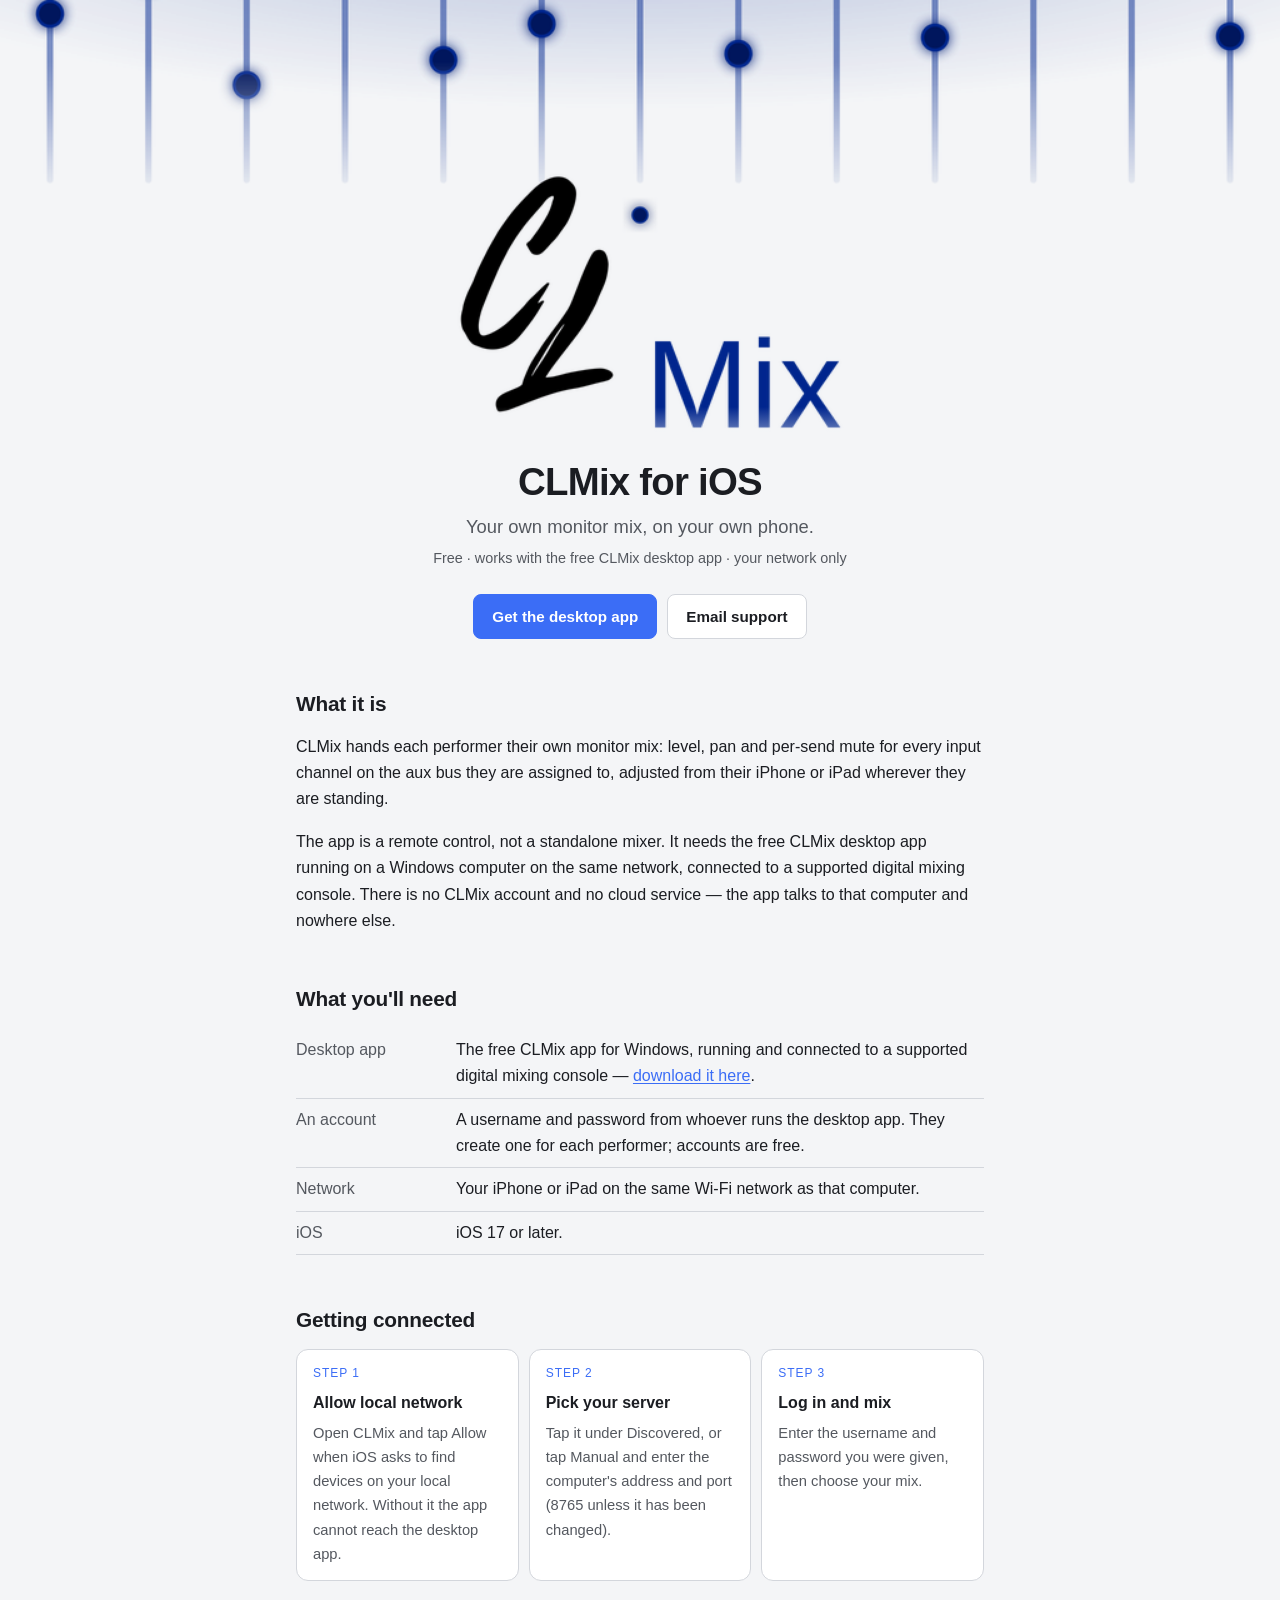
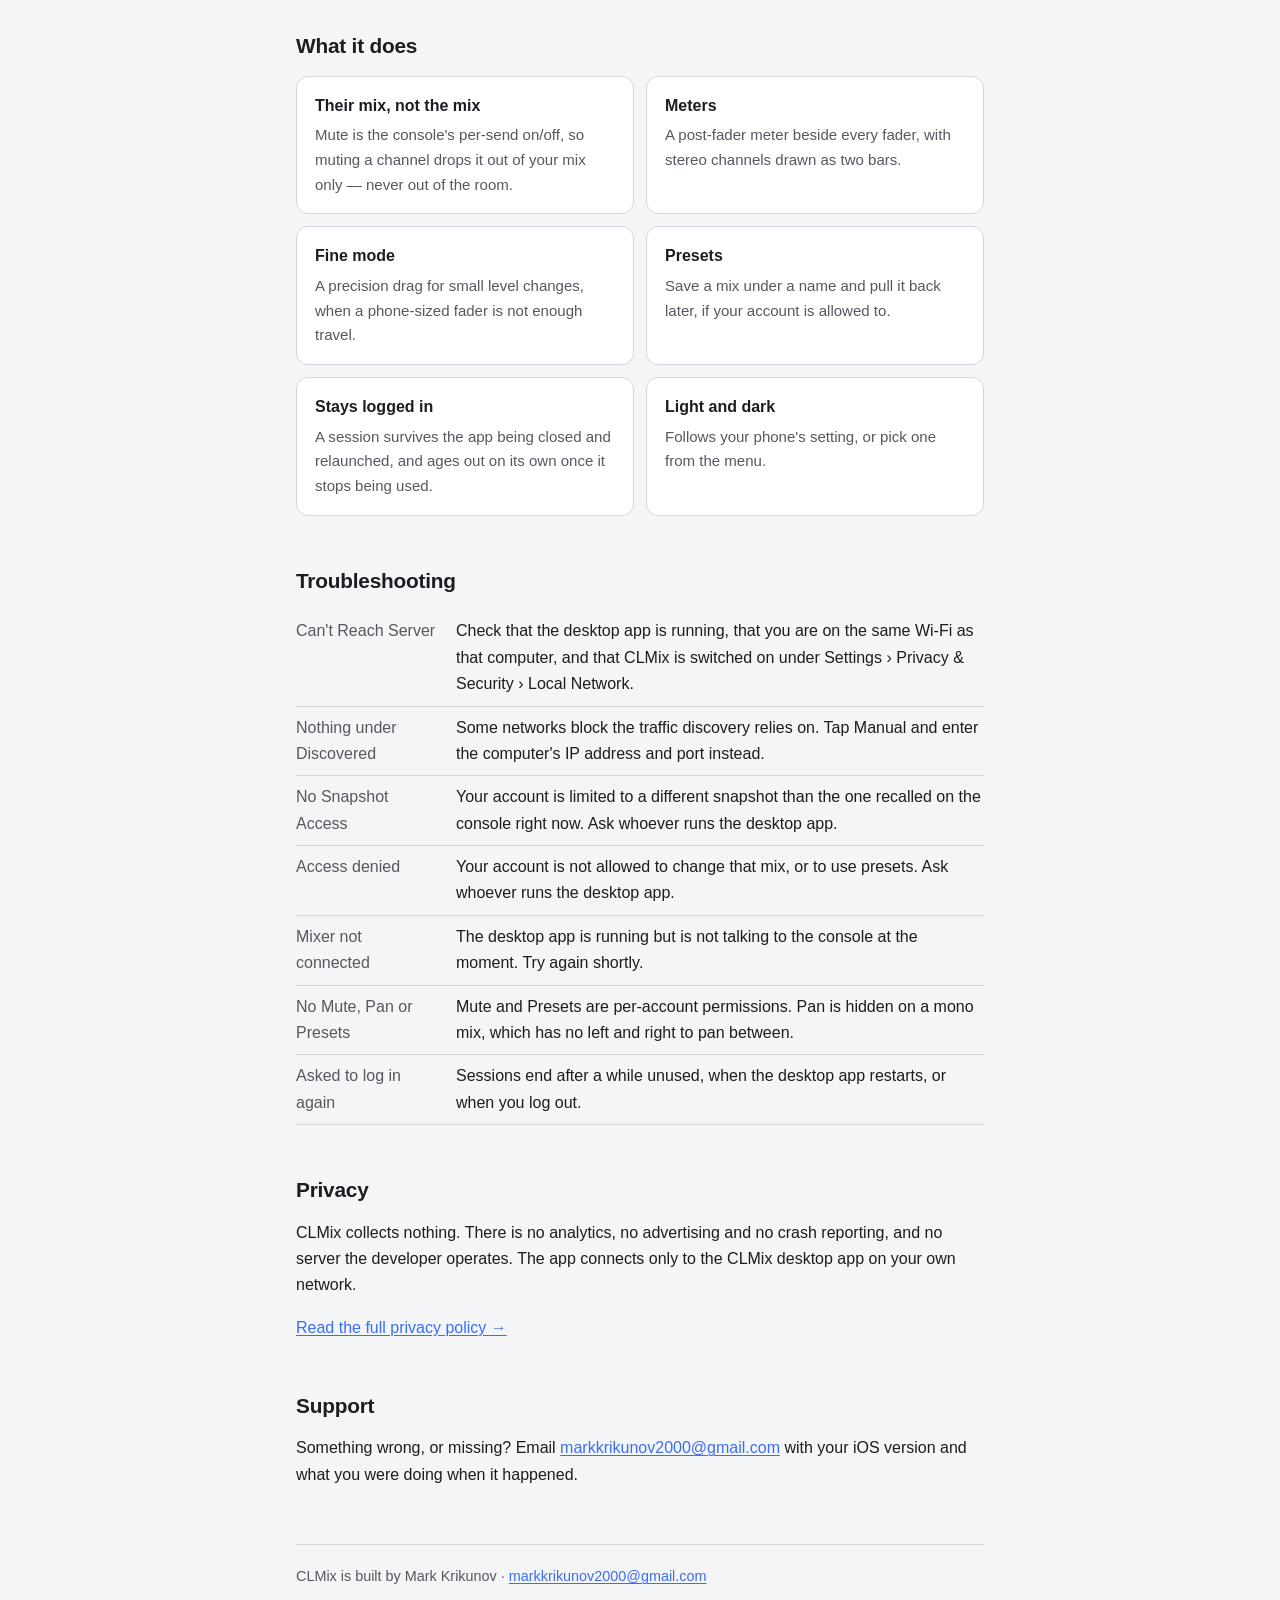
==== docs/ios.html @ 7cdb8e8d "-removed digico refrence for iOS" ====
<!DOCTYPE html>
<!--
  Support page for the iOS app, served by GitHub Pages at
  https://19krikma.github.io/CLMix/ios.html and used as the app's Support
  URL and Marketing URL in App Store Connect (see ios/APP_STORE_LISTING.md).

  Deliberately a separate page from index.html rather than a section of it:
  Apple Guideline 5.2.1 rejected the app for naming the console's maker and
  model, and index.html has to name them, since it is the desktop app's page
  too. So this page never names the console's brand or model, and never
  links to index.html - keep both true when editing it. "A supported digital
  mixing console" is the wording to use.

  Shares style.css with the rest of the site; same no-build, no-CDN rules as
  index.html.
-->
<html lang="en">
<head>
<meta charset="utf-8">
<meta name="viewport" content="width=device-width, initial-scale=1">
<title>CLMix for iOS — Support</title>
<meta name="description" content="CLMix gives every performer their own monitor mix on their own iPhone, through the free CLMix desktop app on your own local network.">
<link rel="icon" href="assets/clmix-logo.png">
<link rel="apple-touch-icon" href="assets/clmix-logo.png">
<link rel="stylesheet" href="style.css">
</head>
<body>

<div class="banner-wrap">
  <picture>
    <source srcset="assets/clmix-feature-graphic-light.png" media="(prefers-color-scheme: light)">
    <img class="banner" src="assets/clmix-feature-graphic.png" alt="CLMix" width="1024" height="500">
  </picture>
</div>

<main>

  <header class="intro">
    <h1>CLMix for iOS</h1>
    <p class="tagline">Your own monitor mix, on your own phone.</p>
    <p class="version">Free · works with the free CLMix desktop app · your network only</p>

    <div class="actions">
      <a class="button primary" href="https://github.com/19krikma/CLMix/releases/latest">Get the desktop app</a>
      <a class="button" href="mailto:markkrikunov2000@gmail.com">Email support</a>
    </div>
  </header>

  <h2>What it is</h2>

  <p>
    CLMix hands each performer their own monitor mix: level, pan and per-send
    mute for every input channel on the aux bus they are assigned to, adjusted
    from their iPhone or iPad wherever they are standing.
  </p>

  <p>
    The app is a remote control, not a standalone mixer. It needs the free
    CLMix desktop app running on a Windows computer on the same network,
    connected to a supported digital mixing console. There is no CLMix account
    and no cloud service — the app talks to that computer and nowhere else.
  </p>

  <h2>What you'll need</h2>

  <dl class="facts">
    <div>
      <dt>Desktop app</dt>
      <dd>
        The free CLMix app for Windows, running and connected to a supported
        digital mixing console —
        <a href="https://github.com/19krikma/CLMix/releases/latest">download it here</a>.
      </dd>
    </div>
    <div>
      <dt>An account</dt>
      <dd>
        A username and password from whoever runs the desktop app. They create
        one for each performer; accounts are free.
      </dd>
    </div>
    <div>
      <dt>Network</dt>
      <dd>Your iPhone or iPad on the same Wi-Fi network as that computer.</dd>
    </div>
    <div>
      <dt>iOS</dt>
      <dd>iOS 17 or later.</dd>
    </div>
  </dl>

  <h2>Getting connected</h2>

  <ul class="chain">
    <li>
      <span class="step">Step 1</span>
      <h3>Allow local network</h3>
      <p>Open CLMix and tap Allow when iOS asks to find devices on your local
         network. Without it the app cannot reach the desktop app.</p>
    </li>
    <li>
      <span class="step">Step 2</span>
      <h3>Pick your server</h3>
      <p>Tap it under Discovered, or tap Manual and enter the computer's
         address and port (8765 unless it has been changed).</p>
    </li>
    <li>
      <span class="step">Step 3</span>
      <h3>Log in and mix</h3>
      <p>Enter the username and password you were given, then choose your
         mix.</p>
    </li>
  </ul>

  <h2>What it does</h2>

  <ul class="cards">
    <li>
      <h3>Their mix, not the mix</h3>
      <p>Mute is the console's per-send on/off, so muting a channel drops it
         out of your mix only — never out of the room.</p>
    </li>
    <li>
      <h3>Meters</h3>
      <p>A post-fader meter beside every fader, with stereo channels drawn as
         two bars.</p>
    </li>
    <li>
      <h3>Fine mode</h3>
      <p>A precision drag for small level changes, when a phone-sized fader is
         not enough travel.</p>
    </li>
    <li>
      <h3>Presets</h3>
      <p>Save a mix under a name and pull it back later, if your account is
         allowed to.</p>
    </li>
    <li>
      <h3>Stays logged in</h3>
      <p>A session survives the app being closed and relaunched, and ages out
         on its own once it stops being used.</p>
    </li>
    <li>
      <h3>Light and dark</h3>
      <p>Follows your phone's setting, or pick one from the menu.</p>
    </li>
  </ul>

  <h2>Troubleshooting</h2>

  <dl class="facts">
    <div>
      <dt>Can't Reach Server</dt>
      <dd>
        Check that the desktop app is running, that you are on the same Wi-Fi
        as that computer, and that CLMix is switched on under
        Settings&nbsp;&rsaquo; Privacy &amp; Security&nbsp;&rsaquo; Local Network.
      </dd>
    </div>
    <div>
      <dt>Nothing under Discovered</dt>
      <dd>
        Some networks block the traffic discovery relies on. Tap Manual and
        enter the computer's IP address and port instead.
      </dd>
    </div>
    <div>
      <dt>No Snapshot Access</dt>
      <dd>
        Your account is limited to a different snapshot than the one recalled
        on the console right now. Ask whoever runs the desktop app.
      </dd>
    </div>
    <div>
      <dt>Access denied</dt>
      <dd>
        Your account is not allowed to change that mix, or to use presets. Ask
        whoever runs the desktop app.
      </dd>
    </div>
    <div>
      <dt>Mixer not connected</dt>
      <dd>
        The desktop app is running but is not talking to the console at the
        moment. Try again shortly.
      </dd>
    </div>
    <div>
      <dt>No Mute, Pan or Presets</dt>
      <dd>
        Mute and Presets are per-account permissions. Pan is hidden on a mono
        mix, which has no left and right to pan between.
      </dd>
    </div>
    <div>
      <dt>Asked to log in again</dt>
      <dd>
        Sessions end after a while unused, when the desktop app restarts, or
        when you log out.
      </dd>
    </div>
  </dl>

  <h2>Privacy</h2>

  <p>
    CLMix collects nothing. There is no analytics, no advertising and no crash
    reporting, and no server the developer operates. The app connects only to
    the CLMix desktop app on your own network.
  </p>

  <p><a href="privacy.html">Read the full privacy policy →</a></p>

  <h2>Support</h2>

  <p>
    Something wrong, or missing? Email
    <a href="mailto:markkrikunov2000@gmail.com">markkrikunov2000@gmail.com</a>
    with your iOS version and what you were doing when it happened.
  </p>

  <footer>
    <p>CLMix is built by Mark Krikunov · <a href="mailto:markkrikunov2000@gmail.com">markkrikunov2000@gmail.com</a></p>
  </footer>

</main>

</body>
</html>
---- docs/style.css ----
/* Shared styling for the GitHub Pages site (index.html + privacy.html).
 *
 * The palette is the phone apps' own - android/app/src/main/res/values/
 * colors.xml by day, values-night/colors.xml by night - so the page, the
 * Android client and the iOS client all read as one product. Dark is the
 * default because the feature graphic is, and because that's the theme a
 * front-of-house desk is actually looked at in.
 *
 * No webfonts and no CDN: the whole page has to render from the repo
 * alone, whether it is served by GitHub Pages or opened as a local file. */

:root {
  color-scheme: dark light;

  --bg: #121317;
  --surface: #1b1d22;
  --surface-variant: #25272e;
  --text: #ecedf0;
  --muted: #a9acb4;
  --accent: #6c93ff;
  --accent-strong: #8aa9ff;
  --outline: #2f323a;

  --measure: 46rem;
  --radius: 12px;
}

@media (prefers-color-scheme: light) {
  :root {
    --bg: #f4f5f7;
    --surface: #ffffff;
    --surface-variant: #e7e9ee;
    --text: #1b1d22;
    --muted: #54585f;
    --accent: #3b6df6;
    --accent-strong: #2b56cc;
    --outline: #d3d6dc;
  }
}

* { box-sizing: border-box; }

html { -webkit-text-size-adjust: 100%; }

body {
  margin: 0;
  background: var(--bg);
  color: var(--text);
  font: 16px/1.65 -apple-system, BlinkMacSystemFont, "Segoe UI", Roboto,
        "Helvetica Neue", Arial, sans-serif;
}

/* --- banner ------------------------------------------------------------ */

/* Full-bleed at its own aspect ratio, dissolving into the page background
 * below the wordmark - the same treatment the Android connect screen gives
 * it (FadingBannerView) and the desktop About window crops for. */
.banner {
  position: relative;
  display: block;
  width: 100%;
  /* Explicit, not inherited: the img's width/height attributes (there so
     the page reserves the right space before the file loads) come through
     as presentation hints, and without this the 500px one survives
     width:100% and stretches the artwork on a narrow screen. */
  height: auto;
  max-height: 52vh;
  object-fit: cover;
  /* Weighted low so that when a short viewport forces a crop it takes the
     bite out of the faders at the top, never off the wordmark. */
  object-position: center 70%;
}

.banner-wrap {
  position: relative;
  background: #000;
}

@media (prefers-color-scheme: light) {
  .banner-wrap { background: #f4f5f7; }
}

.banner-wrap::after {
  content: "";
  position: absolute;
  inset: auto 0 0 0;
  /* Only as tall as the artwork's own flat lower edge (its bottom ~14%,
     the same tail the Android banner and the desktop About window crop
     off) - any taller and the fade starts eating the wordmark. */
  height: 13%;
  background: linear-gradient(to bottom, transparent, var(--bg));
  pointer-events: none;
}

/* --- layout ------------------------------------------------------------ */

main {
  max-width: var(--measure);
  margin: 0 auto;
  padding: 0 24px 72px;
}

header.intro {
  margin-top: -8px;
  text-align: center;
}

h1 {
  font-size: 2.4rem;
  line-height: 1.15;
  margin: 0 0 8px;
  letter-spacing: -0.02em;
}

.tagline {
  font-size: 1.15rem;
  color: var(--muted);
  margin: 0 0 4px;
}

.version {
  font-size: 0.9rem;
  color: var(--muted);
  margin: 0;
}

h2 {
  font-size: 1.3rem;
  margin: 48px 0 12px;
  letter-spacing: -0.01em;
}

h3 {
  font-size: 1rem;
  margin: 0 0 4px;
}

p { margin: 0 0 16px; }

a { color: var(--accent); text-decoration-thickness: 1px; text-underline-offset: 2px; }
a:hover { color: var(--accent-strong); }

hr {
  border: 0;
  border-top: 1px solid var(--outline);
  margin: 40px 0;
}

/* --- buttons ----------------------------------------------------------- */

.actions {
  display: flex;
  flex-wrap: wrap;
  gap: 10px;
  justify-content: center;
  margin: 24px 0 8px;
}

.button {
  display: inline-block;
  padding: 9px 18px;
  border-radius: 8px;
  border: 1px solid var(--outline);
  background: var(--surface);
  color: var(--text);
  font-weight: 600;
  font-size: 0.95rem;
  text-decoration: none;
}

.button:hover { border-color: var(--accent); color: var(--text); }

.button.primary {
  background: var(--accent);
  border-color: var(--accent);
  color: #0b1530;
}

.button.primary:hover { background: var(--accent-strong); border-color: var(--accent-strong); color: #0b1530; }

@media (prefers-color-scheme: light) {
  .button.primary, .button.primary:hover { color: #ffffff; }
}

/* --- cards ------------------------------------------------------------- */

.cards {
  display: grid;
  grid-template-columns: repeat(auto-fit, minmax(15rem, 1fr));
  gap: 12px;
  margin: 0;
  padding: 0;
  list-style: none;
}

.cards li {
  background: var(--surface);
  border: 1px solid var(--outline);
  border-radius: var(--radius);
  padding: 16px 18px;
}

.cards p { margin: 0; color: var(--muted); font-size: 0.94rem; }

/* --- signal chain ------------------------------------------------------ */

/* Console -> desktop -> phones, in the order the audio control actually
 * travels. Wraps to a column on a narrow screen, arrows and all. */
.chain {
  display: flex;
  flex-wrap: wrap;
  align-items: stretch;
  gap: 10px;
  margin: 0 0 16px;
  padding: 0;
  list-style: none;
}

.chain li {
  flex: 1 1 12rem;
  background: var(--surface);
  border: 1px solid var(--outline);
  border-radius: var(--radius);
  padding: 14px 16px;
}

.chain .step {
  display: block;
  font-size: 0.75rem;
  letter-spacing: 0.08em;
  text-transform: uppercase;
  color: var(--accent);
  margin-bottom: 6px;
}

.chain p { margin: 0; color: var(--muted); font-size: 0.92rem; }

/* --- misc -------------------------------------------------------------- */

dl.facts { margin: 0; }

dl.facts div {
  display: flex;
  flex-wrap: wrap;
  gap: 4px 16px;
  padding: 8px 0;
  border-bottom: 1px solid var(--outline);
}

dl.facts dt { flex: 0 0 9rem; color: var(--muted); margin: 0; }
dl.facts dd { flex: 1 1 16rem; margin: 0; }

.note {
  background: var(--surface-variant);
  border-radius: var(--radius);
  padding: 14px 18px;
  color: var(--muted);
  font-size: 0.94rem;
}

.note p:last-child { margin-bottom: 0; }

footer {
  border-top: 1px solid var(--outline);
  margin-top: 56px;
  padding-top: 20px;
  color: var(--muted);
  font-size: 0.9rem;
}

footer p { margin: 0 0 6px; }

/* --- prose (privacy.html) ---------------------------------------------- */

.prose h2 { margin-top: 36px; }
.prose h3 { margin: 24px 0 4px; font-size: 1.02rem; }
.prose ul { padding-left: 22px; }
.prose li { margin-bottom: 6px; }
.prose strong { color: var(--text); }

.back {
  display: inline-block;
  margin: 24px 0 0;
  font-size: 0.95rem;
}

code {
  font-family: ui-monospace, SFMono-Regular, "SF Mono", Menlo, Consolas, monospace;
  font-size: 0.9em;
  background: var(--surface-variant);
  padding: 1px 5px;
  border-radius: 5px;
}
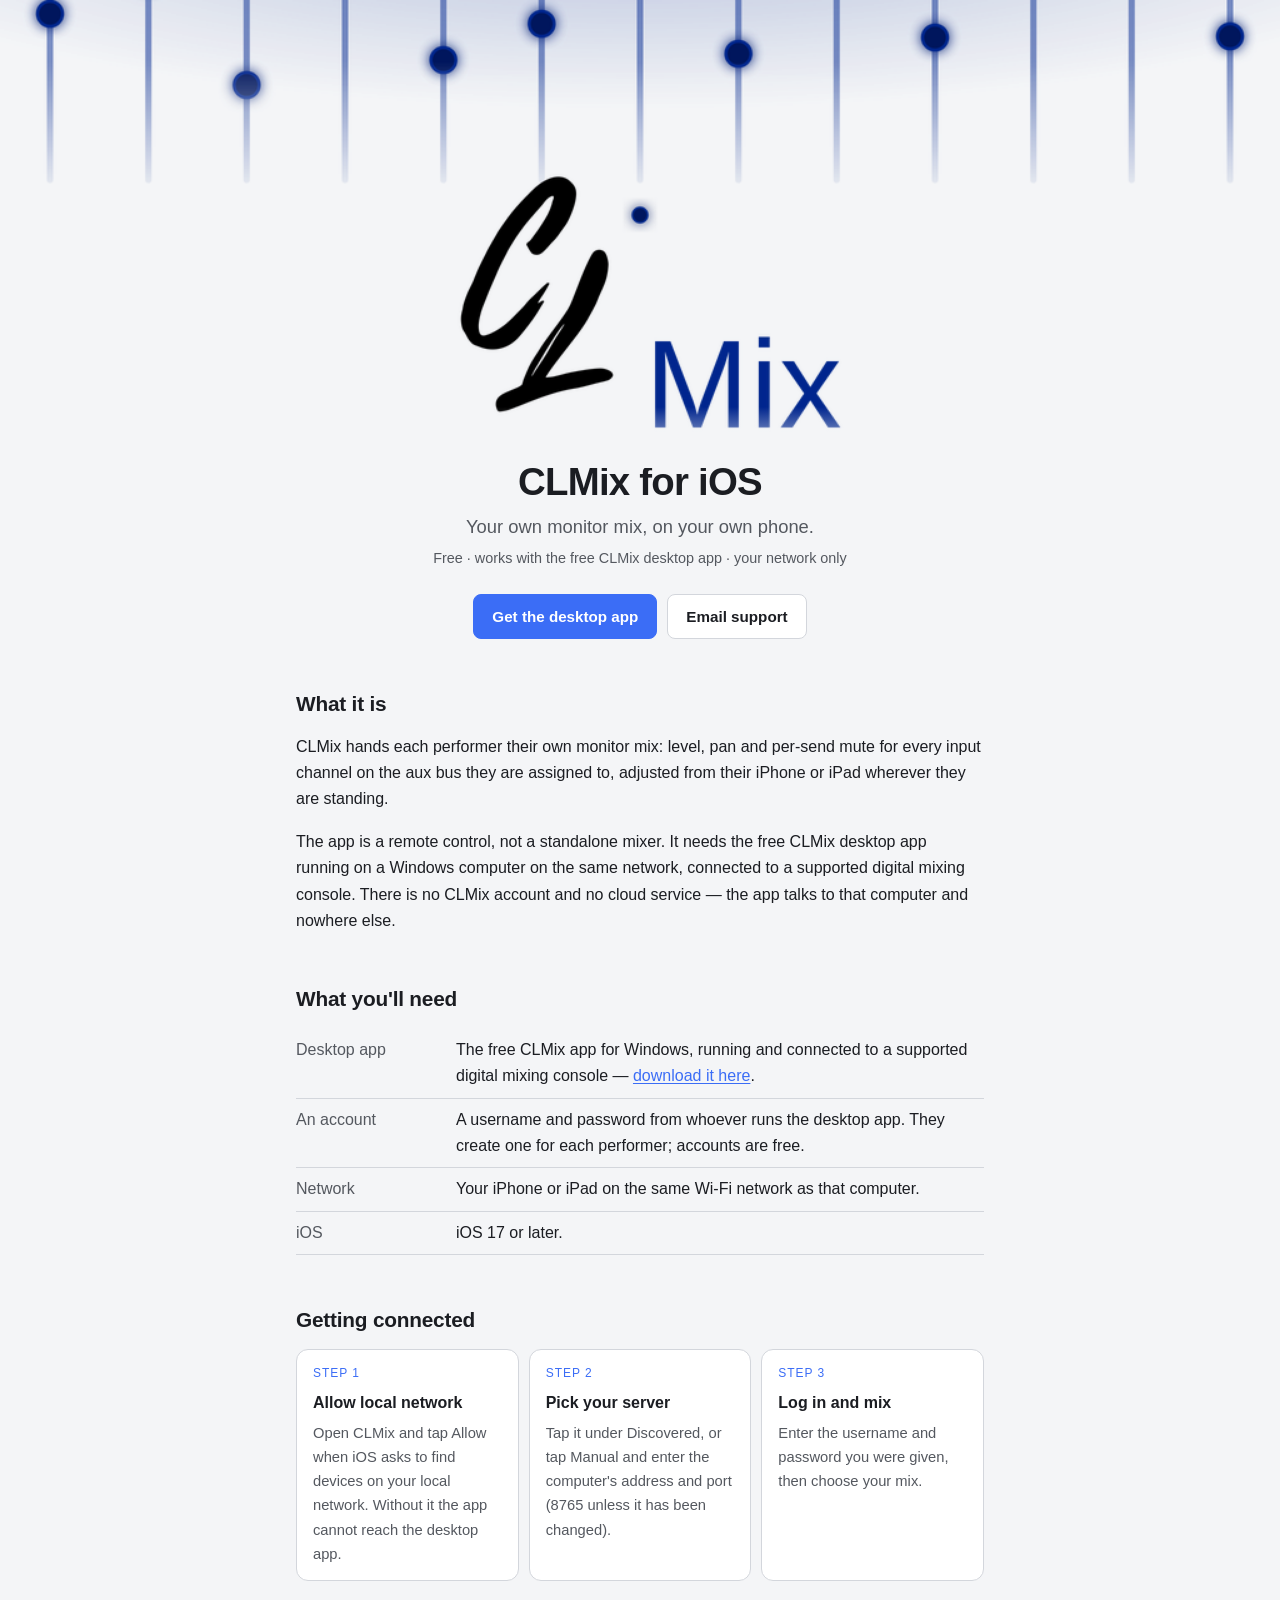
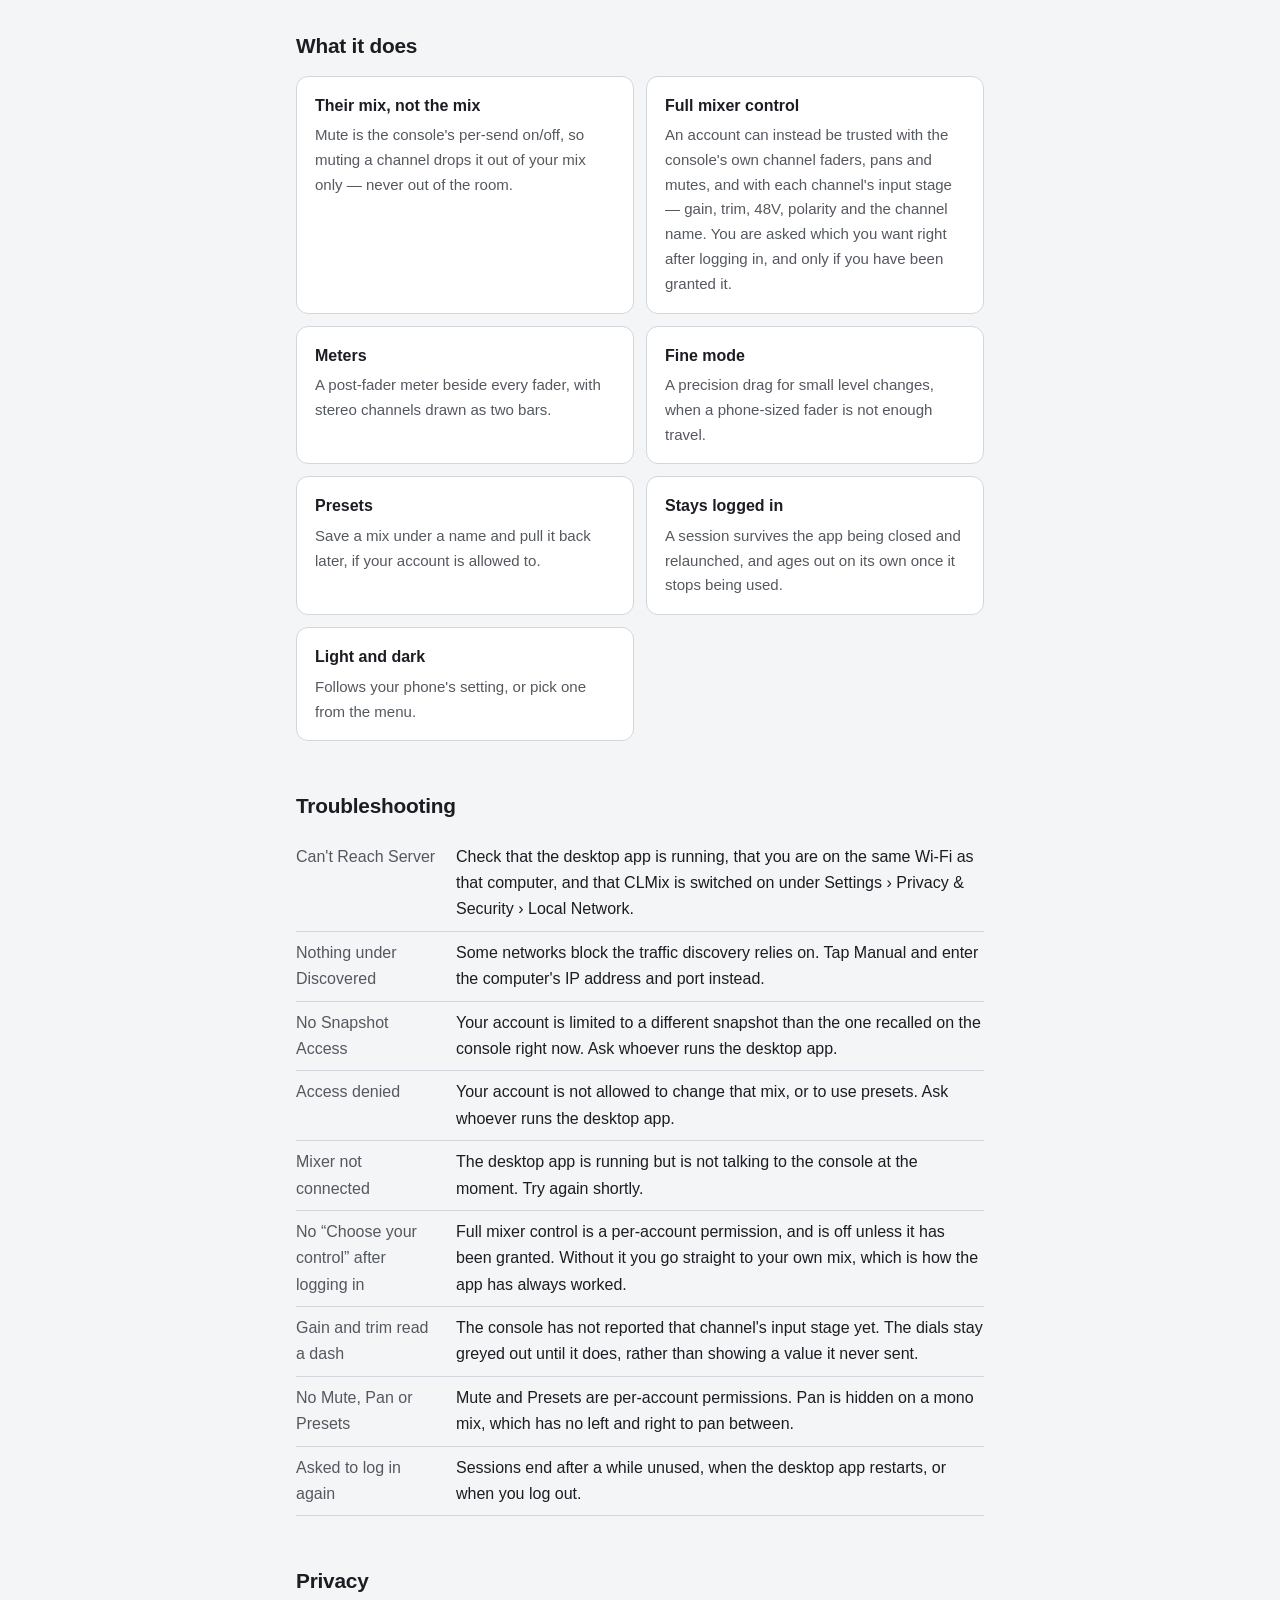
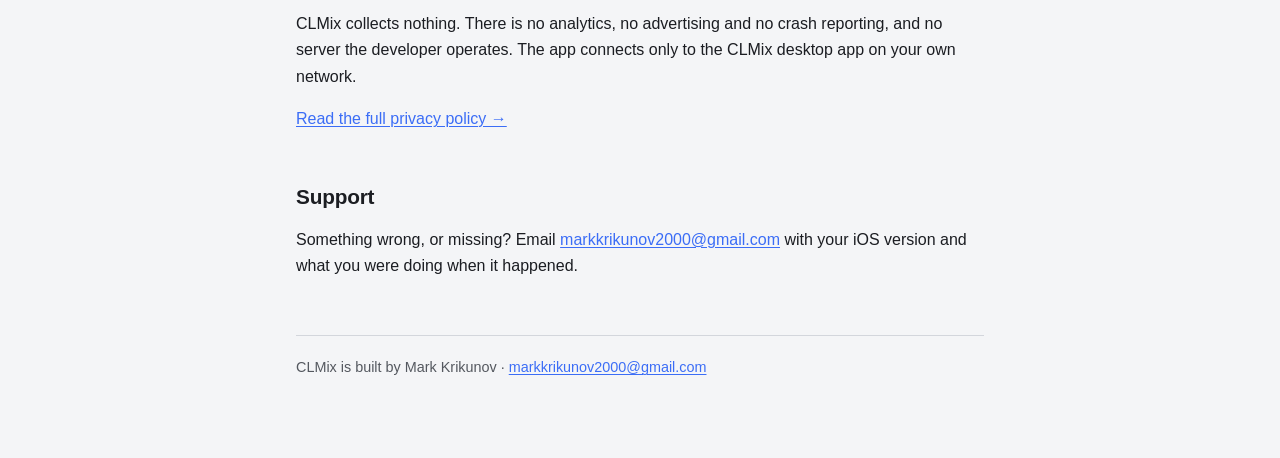
==== commit f39c0379: "-sync changes Android to iOS -bump iOS version" ====
--- a/docs/ios.html
+++ b/docs/ios.html
@@ -121,6 +121,14 @@
          out of your mix only — never out of the room.</p>
     </li>
     <li>
+      <h3>Full mixer control</h3>
+      <p>An account can instead be trusted with the console's own channel
+         faders, pans and mutes, and with each channel's input stage &mdash;
+         gain, trim, 48V, polarity and the channel name. You are asked which
+         you want right after logging in, and only if you have been granted
+         it.</p>
+    </li>
+    <li>
       <h3>Meters</h3>
       <p>A post-fader meter beside every fader, with stereo channels drawn as
          two bars.</p>
@@ -186,6 +194,22 @@
       </dd>
     </div>
     <div>
+      <dt>No &ldquo;Choose your control&rdquo; after logging in</dt>
+      <dd>
+        Full mixer control is a per-account permission, and is off unless it
+        has been granted. Without it you go straight to your own mix, which is
+        how the app has always worked.
+      </dd>
+    </div>
+    <div>
+      <dt>Gain and trim read a dash</dt>
+      <dd>
+        The console has not reported that channel's input stage yet. The dials
+        stay greyed out until it does, rather than showing a value it never
+        sent.
+      </dd>
+    </div>
+    <div>
       <dt>No Mute, Pan or Presets</dt>
       <dd>
         Mute and Presets are per-account permissions. Pan is hidden on a mono
